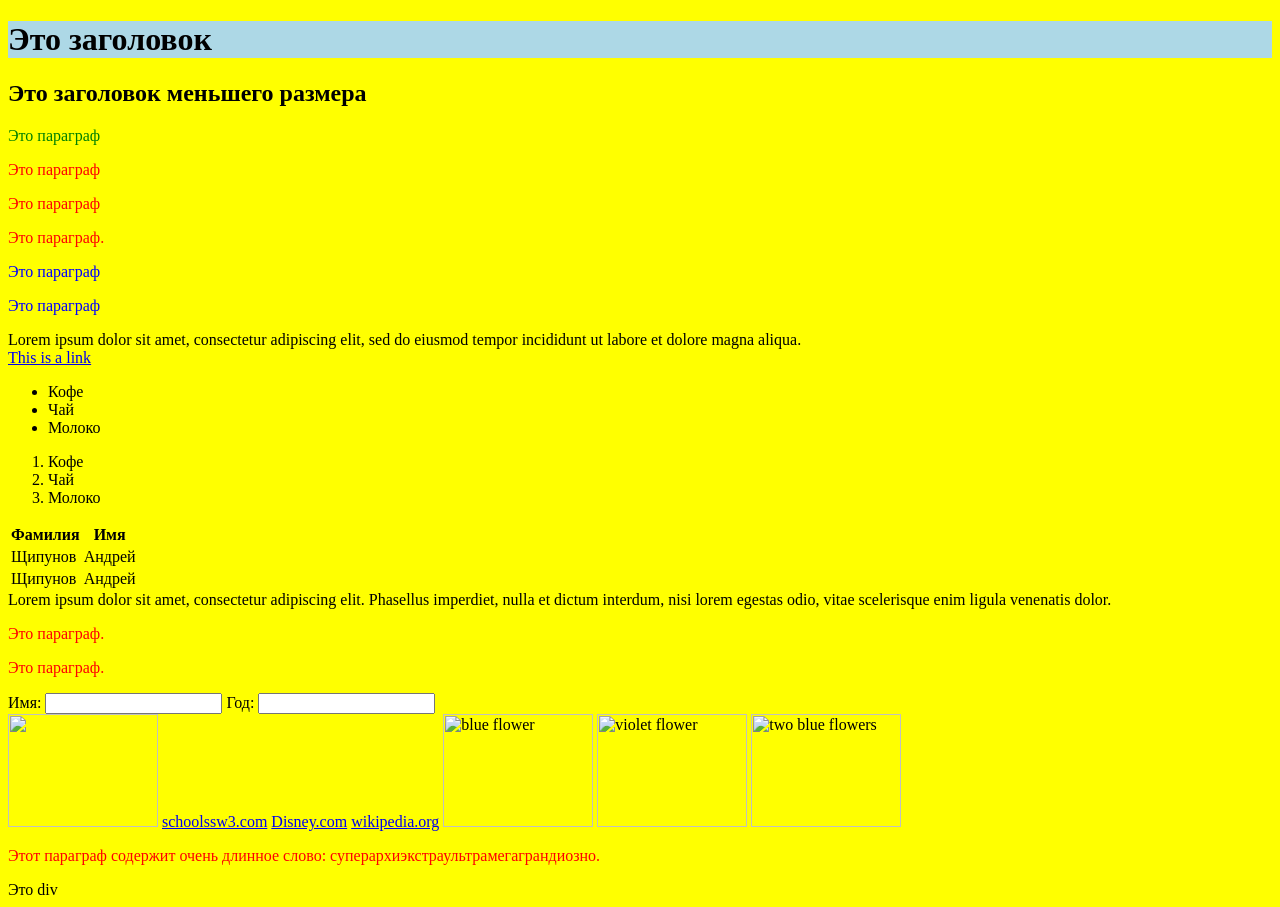
==== index.html @ f3f7ea11 "Add files via upload" ====
<!DOCTYPE html>
<html lang="en">
<head>
    <meta charset="UTF-8">
    <meta name="viewport" content="width=device-width, initial-scale=1.0">
    <title>Document</title>
    <link rel="stylesheet" href="style.css">
</head>
<body class="main-page">
    <h1 class="myheader highlight" id="mytitle">Это заголовок</h1>
    <h2>Это заголовок меньшего размера</h2>
    <p id="para1">Это параграф</p>
    <p id="myintro">Это параграф</p>
    <p>Это параграф</p>
    <p class="highlight">Это параграф.</p>
    <p class="colortext">Это параграф</p>
    <p class="colortext">Это параграф</p>
    <div class="text">
        Lorem ipsum dolor sit amet,
        consectetur adipiscing elit,
        sed do eiusmod tempor incididunt
        ut labore et dolore magna aliqua.
    </div>
    <a href="http://sw3schools.com">This is a link</a>
    <ul>
        <li>Кофе</li>
        <li>Чай</li>
        <li>Молоко</li>
    </ul>
    <ol>
        <li>Кофе</li>
        <li>Чай</li>
        <li>Молоко</li>
    </ol>
    <table>
        <tr>
            <th>Фамилия</th>
            <th>Имя</th>
        </tr>
        <tr>
            <td>Щипунов</td>
            <td>Андрей</td>
        </tr>
        <tr>
            <td>Щипунов</td>
            <td>Андрей</td>
        </tr>
    </table>
    <div class="intro">
        Lorem ipsum dolor sit amet,
        consectetur adipiscing elit.
        Phasellus imperdiet, nulla et dictum interdum,
        nisi lorem egestas odio,
        vitae scelerisque enim ligula venenatis dolor.
    </div>
    <div>
        <p>Это параграф.</p>
        <p>Это параграф.</p>
    </div>
    <form>
        Имя:
        <input type="text" name="fname">
        Год:
        <input type="text" name="age">
    </form>
    <img src="assets/klematis.jpg" width="150" height="113">
    <a href="https://schoolssw3.com">schoolssw3.com</a>
    <a href="http://disney.com" target="_blank">Disney.com</a>
    <a href="http://wikipedia.org" target="_top">wikipedia.org</a>
    <img src="assets/klematis1.webp" title="blue flower" width="150" height="113">
    <img src="assets/klematis2.jpg" title="violet flower" width="150" height="113">
    <img src="assets/klematis3.webp" title="two blue flowers" width="150" height="113">  
    <div class="gradient"></div>
    <p>
        Этот параграф содержит очень длинное слово: суперархиэкстраультрамегаграндиозно.
    </p>
    <div class="transform">Это div</div>
</body>
</html>
---- style.css ----
p{
    color: red;
}
#para1{
    color: green;
}
.colortext{
    color: blue;
}
body{
    background-color: yellow;
    background-image: url(assets/background.avif);
    background-repeat: repeat-y;
    background-repeat:no-repeat ;
    background-position:right top ;
    
}
h1{
    background-color: lightblue;
}
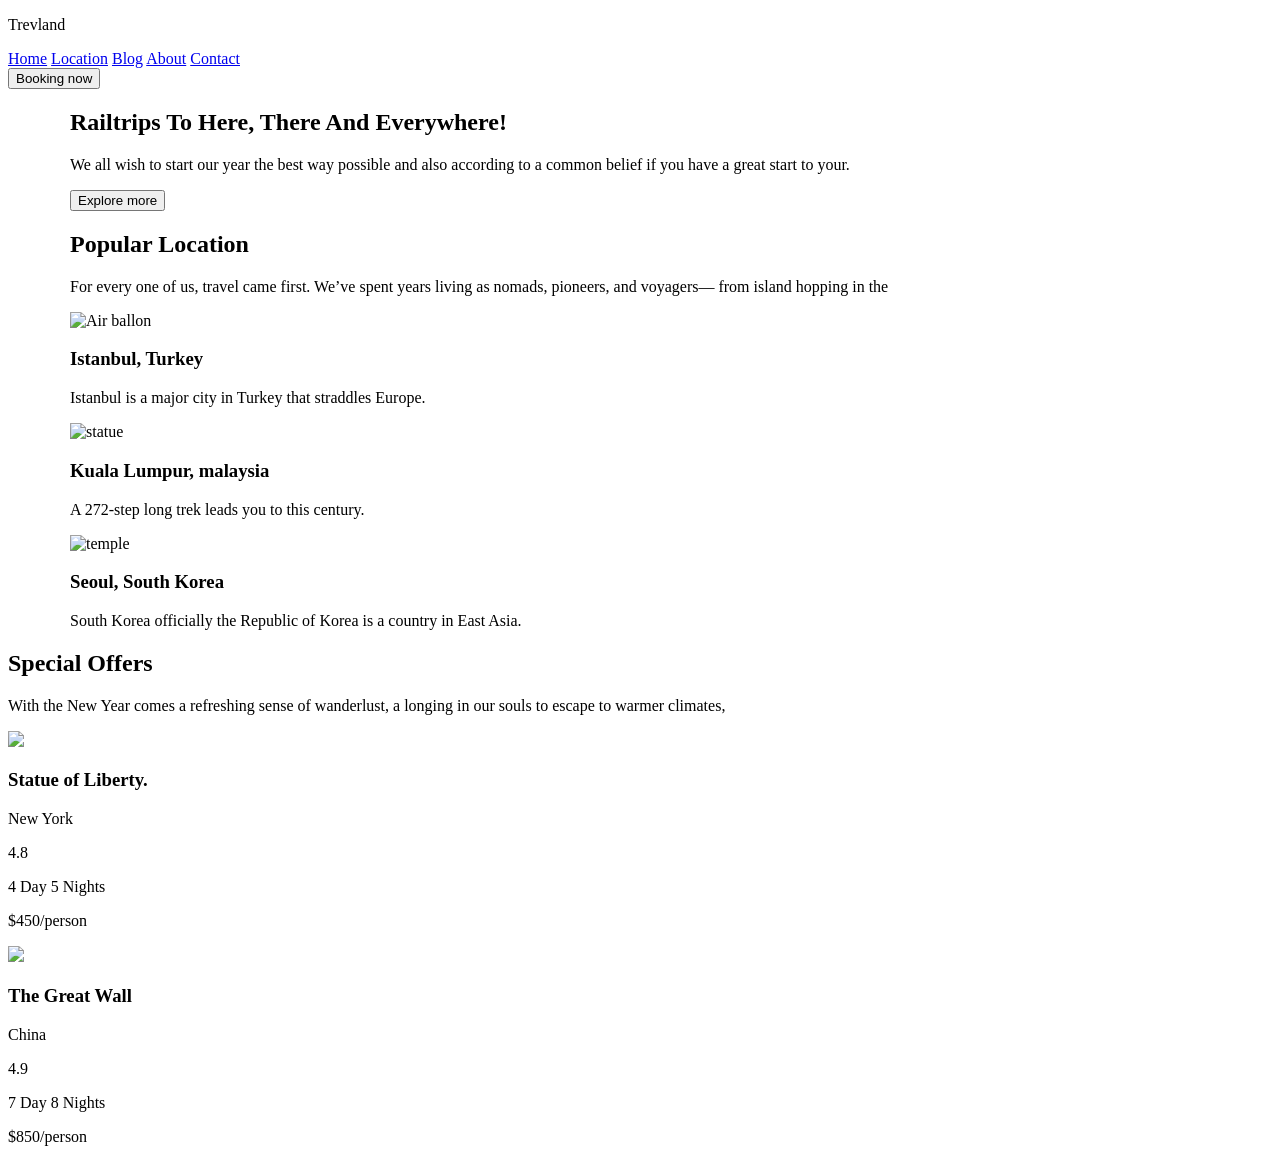
==== commit cc0bed31: "Add files via upload" ====
--- a/index.html
+++ b/index.html
@@ -6,74 +6,119 @@
     <title>Document</title>
     <link rel="stylesheet" href="style.css">
 </head>
-<body class="main-page">
-    <h1 class="myheader highlight" id="mytitle">Это заголовок</h1>
-    <h2>Это заголовок меньшего размера</h2>
-    <p id="para1">Это параграф</p>
-    <p id="myintro">Это параграф</p>
-    <p>Это параграф</p>
-    <p class="highlight">Это параграф.</p>
-    <p class="colortext">Это параграф</p>
-    <p class="colortext">Это параграф</p>
-    <div class="text">
-        Lorem ipsum dolor sit amet,
-        consectetur adipiscing elit,
-        sed do eiusmod tempor incididunt
-        ut labore et dolore magna aliqua.
-    </div>
-    <a href="http://sw3schools.com">This is a link</a>
-    <ul>
-        <li>Кофе</li>
-        <li>Чай</li>
-        <li>Молоко</li>
-    </ul>
-    <ol>
-        <li>Кофе</li>
-        <li>Чай</li>
-        <li>Молоко</li>
-    </ol>
-    <table>
-        <tr>
-            <th>Фамилия</th>
-            <th>Имя</th>
-        </tr>
-        <tr>
-            <td>Щипунов</td>
-            <td>Андрей</td>
-        </tr>
-        <tr>
-            <td>Щипунов</td>
-            <td>Андрей</td>
-        </tr>
-    </table>
-    <div class="intro">
-        Lorem ipsum dolor sit amet,
-        consectetur adipiscing elit.
-        Phasellus imperdiet, nulla et dictum interdum,
-        nisi lorem egestas odio,
-        vitae scelerisque enim ligula venenatis dolor.
-    </div>
-    <div>
-        <p>Это параграф.</p>
-        <p>Это параграф.</p>
-    </div>
-    <form>
-        Имя:
-        <input type="text" name="fname">
-        Год:
-        <input type="text" name="age">
-    </form>
-    <img src="assets/klematis.jpg" width="150" height="113">
-    <a href="https://schoolssw3.com">schoolssw3.com</a>
-    <a href="http://disney.com" target="_blank">Disney.com</a>
-    <a href="http://wikipedia.org" target="_top">wikipedia.org</a>
-    <img src="assets/klematis1.webp" title="blue flower" width="150" height="113">
-    <img src="assets/klematis2.jpg" title="violet flower" width="150" height="113">
-    <img src="assets/klematis3.webp" title="two blue flowers" width="150" height="113">  
-    <div class="gradient"></div>
-    <p>
-        Этот параграф содержит очень длинное слово: суперархиэкстраультрамегаграндиозно.
-    </p>
-    <div class="transform">Это div</div>
+<body>
+    <header>
+        <div class="conteiner">
+            <p>Trevland</p>
+            <nav>
+                <a href="#" class="basic_text">Home</a>
+                <a href="#" class="basic_text">Location</a>
+                <a href="#" class="basic_text">Blog</a>
+                <a href="#" class="basic_text">About</a>
+                <a href="#" class="basic_text">Contact</a>
+            </nav>
+            <button class="red_button">Booking now</button>
+        </div>
+    </header>
+    <main>
+        <section>
+            <div class="container">
+                <h1>
+                    Railtrips To Here, There And Everywhere!
+                </h1>
+                <p class="basic_text">
+                    We all wish to start our year the best 
+                    way possible and also according to a 
+                    common belief if you have a great start to your.
+                </p>
+                <button class="red_button">Explore more</button>
+            </div>
+        </section>
+        <section>
+            <div class="container">
+               <h2>Popular Location</h2> 
+               <p class="basic_text">
+                For every one of us, travel came first. 
+                We’ve spent years living as nomads, pioneers, 
+                and voyagers— from island hopping in the
+               </p>
+               <div>
+                    <div>
+                        <img src="assets/image 45.jpg" alt="Air ballon">
+                        <div>
+                            <h3>Istanbul, Turkey</h3>
+                            <p class="basic_text">
+                                Istanbul is a major city in Turkey that straddles Europe. 
+                            </p>
+                        </div>
+                    </div>
+                    <div>
+                        <img src="assets/image 48.jpg" alt="statue">
+                        <div>
+                            <h3>Kuala Lumpur, malaysia</h3>
+                            <p class="basic_text">
+                                A 272-step long trek leads you to this century.
+                            </p>
+                        </div>
+                    </div>
+                    <div>
+                        <img src="assets/image 47.jpg" alt="temple">
+                        <div>
+                            <h3>Seoul, South Korea</h3>
+                            <p class="basic_text">
+                                South Korea officially the Republic of Korea is a country in East Asia.
+                            </p>
+                        </div>
+                    </div>
+               </div>
+                
+            </div>
+        </section>
+        <section>
+           <h2>Special Offers</h2>
+           <p class="basic_text">
+            With the New Year comes a refreshing sense of wanderlust,
+            a longing in our souls to escape to warmer climates, 
+           </p>
+           <div>
+                <div>
+                   <div>
+                        <img src="assets/usa-best-places-new-york 1 (1).jpg">
+                        <h3>Statue of Liberty.</h3>
+                        <div>
+                            <p>New York</p>
+                            <p class="basic_text">4.8</p>
+                            <p>4 Day 5 Nights</p>
+                            <p class="basic_text\">$450/person</p>
+                        </div>
+                   </div> 
+                </div>
+                <div>
+                    <div>
+                         <img src="assets/china-great-wall-and-mountain 1.jpg">
+                         <h3>The Great Wall </h3>
+                         <div>
+                             <p>China</p>
+                             <p class="basic_text">4.9</p>
+                             <p>7 Day 8 Nights</p>
+                             <p class="basic_text\">$850/person</p>
+                         </div>
+                    </div> 
+                 </div>
+                 
+           </div>
+
+        </section>
+        <section>
+            <div class="container">
+                
+            </div>
+        </section>
+    </main>
+    <footer>
+        <div class="container">
+                
+        </div>
+    </footer>
 </body>
 </html>
--- a/style.css
+++ b/style.css
@@ -1,21 +1,7 @@
-p{
-    color: red;
+.container{
+    max-width: 1140px;
+    margin: 0 auto;
 }
-#para1{
-    color: green;
-}
-.colortext{
-    color: blue;
-}
-body{
-    background-color: yellow;
-    background-image: url(assets/background.avif);
-    background-repeat: repeat-y;
-    background-repeat:no-repeat ;
-    background-position:right top ;
-    
-}
-h1{
-    background-color: lightblue;
-}
-
+/* header{ 
+    background: url(assets/Rectangle\ 31.jpg);
+} */
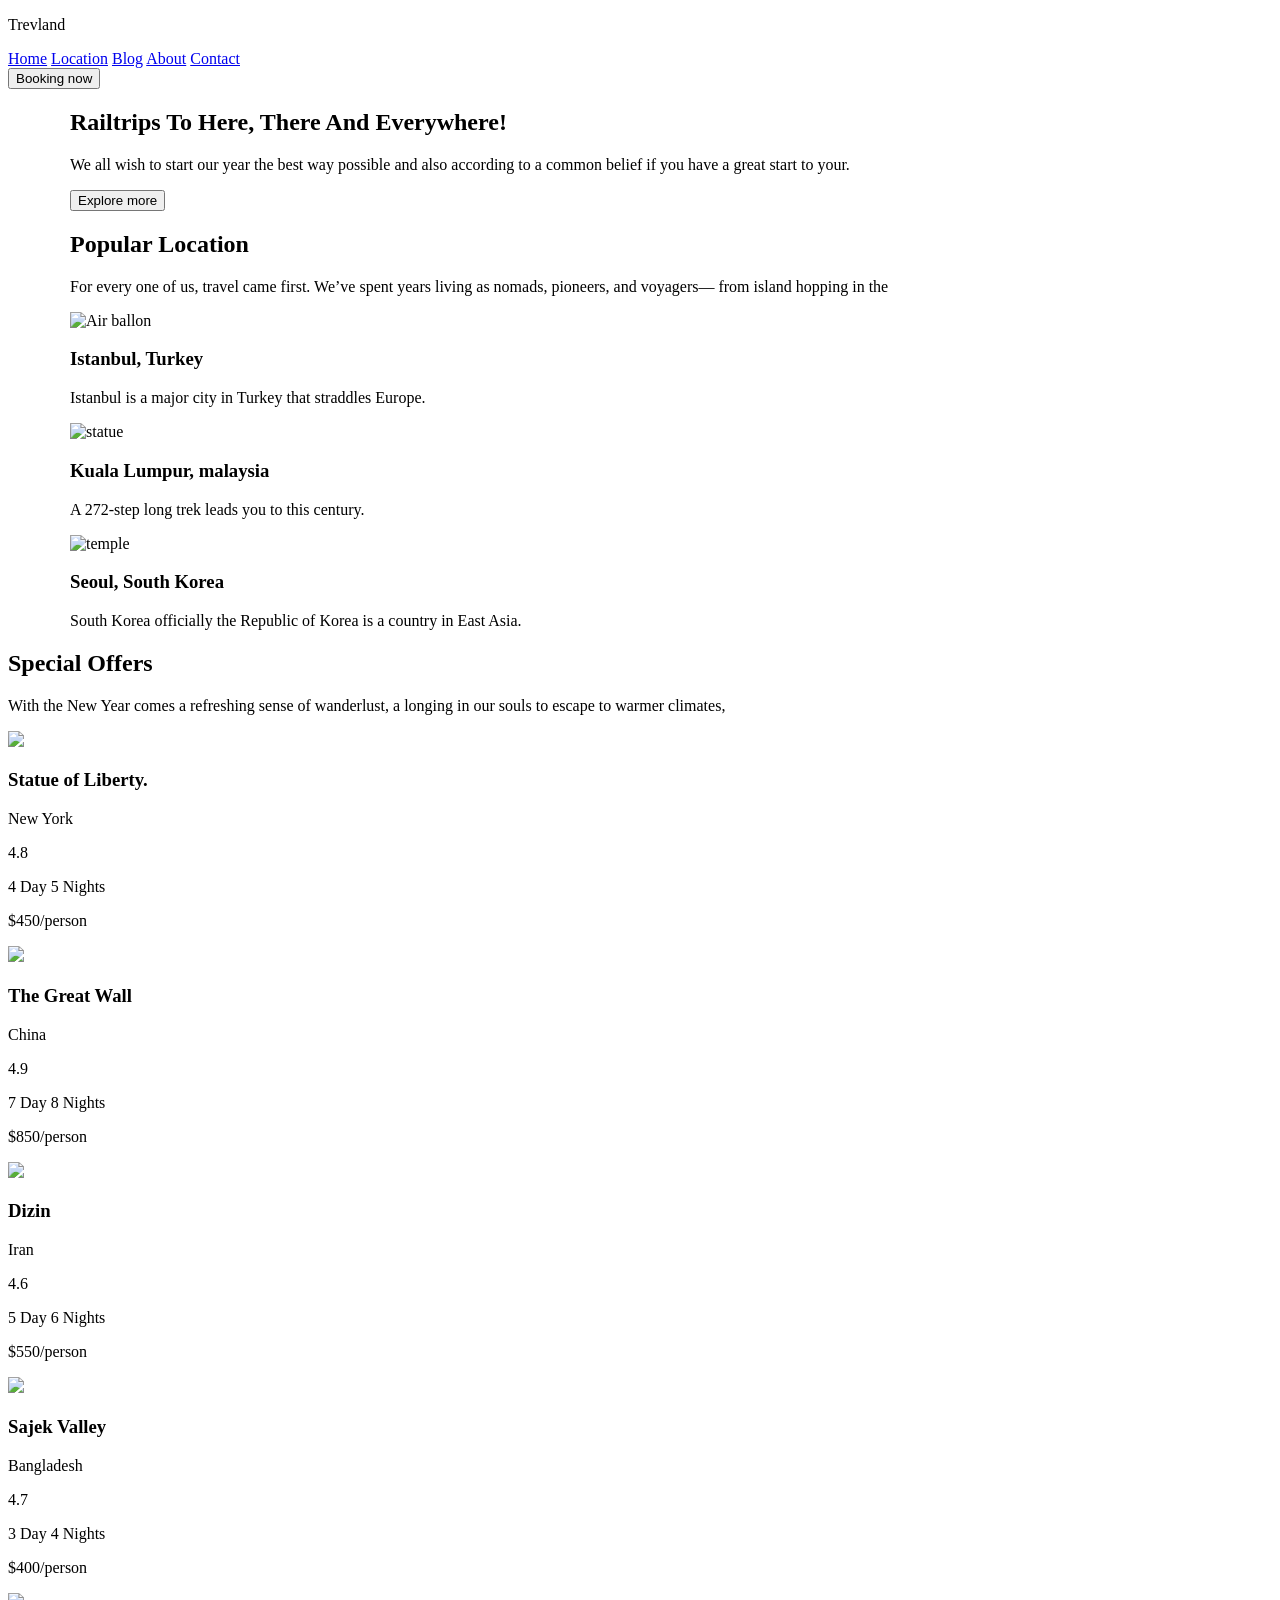
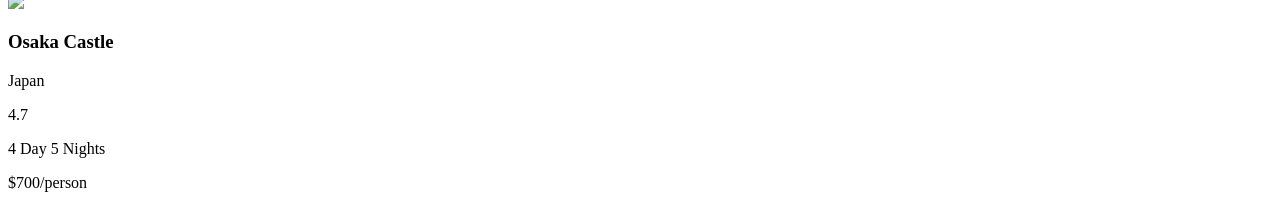
==== commit e48b8c9b: "Add files via upload" ====
--- a/index.html
+++ b/index.html
@@ -105,8 +105,44 @@
                          </div>
                     </div> 
                  </div>
-                 
-           </div>
+                 <div>
+                    <div>
+                         <img src="assets/Discover-sajek-valley 2.jpg">
+                         <h3>Dizin</h3>
+                         <div>
+                             <p>Iran</p>
+                             <p class="basic_text">4.6</p>
+                             <p>5 Day 6 Nights</p>
+                             <p class="basic_text\">$550/person</p>
+                         </div>
+                    </div> 
+                 </div>
+                 <div>
+                    <div>
+                         <img src="assets/Discover-sajek-valley 1.jpg">
+                         <h3>Sajek Valley</h3>
+                         <div>
+                             <p>Bangladesh</p>
+                             <p class="basic_text">4.7</p>
+                             <p>3 Day 4 Nights</p>
+                             <p class="basic_text\">$400/person</p>
+                         </div>
+                    </div> 
+                 </div>
+                 <div>
+                    <div>
+                         <img src="assets/Discover-sajek-valley 3.jpg">
+                         <h3>Osaka Castle</h3>
+                         <div>
+                             <p>Japan</p>
+                             <p class="basic_text">4.7</p>
+                             <p>4 Day 5 Nights</p>
+                             <p class="basic_text\">$700/person</p>
+                         </div>
+                    </div> 
+                 </div>
+
+            </div>
 
         </section>
         <section>
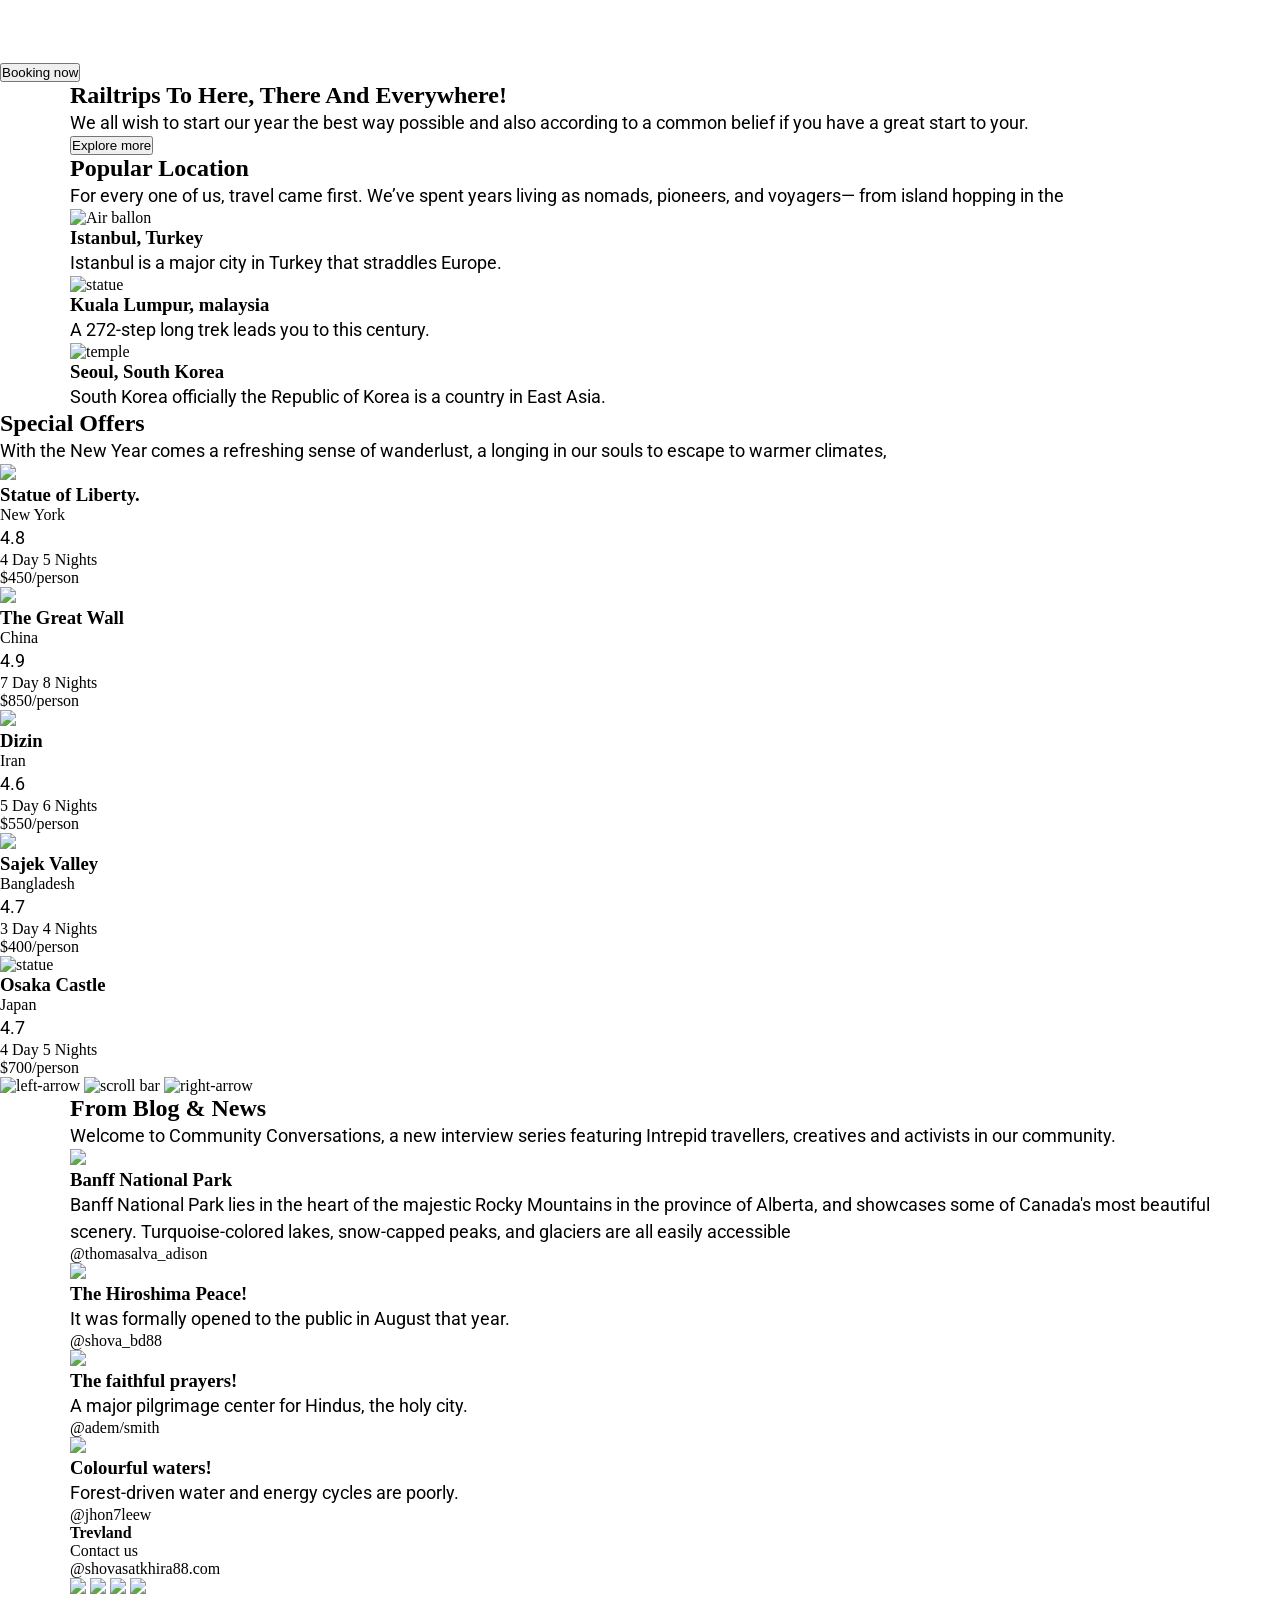
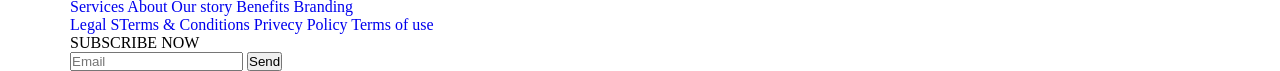
==== commit 2abb237f: "Add files via upload" ====
--- a/index.html
+++ b/index.html
@@ -5,11 +5,14 @@
     <meta name="viewport" content="width=device-width, initial-scale=1.0">
     <title>Document</title>
     <link rel="stylesheet" href="style.css">
+    <link rel="preconnect" href="https://fonts.googleapis.com">
+<link rel="preconnect" href="https://fonts.gstatic.com" crossorigin>
+<link href="https://fonts.googleapis.com/css2?family=Ribeye&family=Roboto:ital,wght@0,100..900;1,100..900&display=swap" rel="stylesheet">
 </head>
 <body>
     <header>
         <div class="conteiner">
-            <p>Trevland</p>
+            <p class="Logo">Trevland</p>
             <nav>
                 <a href="#" class="basic_text">Home</a>
                 <a href="#" class="basic_text">Location</a>
@@ -36,13 +39,13 @@
         </section>
         <section>
             <div class="container">
-               <h2>Popular Location</h2> 
-               <p class="basic_text">
+                <h2>Popular Location</h2> 
+                <p class="basic_text">
                 For every one of us, travel came first. 
                 We’ve spent years living as nomads, pioneers, 
                 and voyagers— from island hopping in the
-               </p>
-               <div>
+                </p>
+                <div>
                     <div>
                         <img src="assets/image 45.jpg" alt="Air ballon">
                         <div>
@@ -70,19 +73,18 @@
                             </p>
                         </div>
                     </div>
-               </div>
-                
-            </div>
-        </section>
-        <section>
-           <h2>Special Offers</h2>
-           <p class="basic_text">
+                </div>  
+            </div>
+        </section>
+        <section>
+            <h2>Special Offers</h2>
+            <p class="basic_text">
             With the New Year comes a refreshing sense of wanderlust,
             a longing in our souls to escape to warmer climates, 
-           </p>
-           <div>
-                <div>
-                   <div>
+            </p>
+            <div>
+                <div>
+                    <div>
                         <img src="assets/usa-best-places-new-york 1 (1).jpg">
                         <h3>Statue of Liberty.</h3>
                         <div>
@@ -91,69 +93,167 @@
                             <p>4 Day 5 Nights</p>
                             <p class="basic_text\">$450/person</p>
                         </div>
-                   </div> 
-                </div>
-                <div>
-                    <div>
-                         <img src="assets/china-great-wall-and-mountain 1.jpg">
-                         <h3>The Great Wall </h3>
-                         <div>
-                             <p>China</p>
-                             <p class="basic_text">4.9</p>
-                             <p>7 Day 8 Nights</p>
-                             <p class="basic_text\">$850/person</p>
-                         </div>
-                    </div> 
-                 </div>
-                 <div>
-                    <div>
-                         <img src="assets/Discover-sajek-valley 2.jpg">
-                         <h3>Dizin</h3>
-                         <div>
-                             <p>Iran</p>
-                             <p class="basic_text">4.6</p>
-                             <p>5 Day 6 Nights</p>
-                             <p class="basic_text\">$550/person</p>
-                         </div>
-                    </div> 
-                 </div>
-                 <div>
-                    <div>
-                         <img src="assets/Discover-sajek-valley 1.jpg">
-                         <h3>Sajek Valley</h3>
-                         <div>
-                             <p>Bangladesh</p>
-                             <p class="basic_text">4.7</p>
-                             <p>3 Day 4 Nights</p>
-                             <p class="basic_text\">$400/person</p>
-                         </div>
-                    </div> 
-                 </div>
-                 <div>
-                    <div>
-                         <img src="assets/Discover-sajek-valley 3.jpg">
-                         <h3>Osaka Castle</h3>
-                         <div>
-                             <p>Japan</p>
-                             <p class="basic_text">4.7</p>
-                             <p>4 Day 5 Nights</p>
-                             <p class="basic_text\">$700/person</p>
-                         </div>
-                    </div> 
-                 </div>
-
-            </div>
-
+                    </div> 
+                </div>
+                <div>
+                    <div>
+                        <img src="assets/china-great-wall-and-mountain 1.jpg">
+                        <h3>The Great Wall </h3>
+                        <div>
+                            <p>China</p>
+                            <p class="basic_text">4.9</p>
+                            <p>7 Day 8 Nights</p>
+                            <p class="basic_text\">$850/person</p>
+                    </div>
+                    </div> 
+                </div>
+                <div>
+                    <div>
+                        <img src="assets/Discover-sajek-valley 2.jpg">
+                        <h3>Dizin</h3>
+                        <div>
+                            <p>Iran</p>
+                            <p class="basic_text">4.6</p>
+                            <p>5 Day 6 Nights</p>
+                            <p class="basic_text\">$550/person</p>
+                        </div>
+                    </div> 
+                </div>
+                <div>
+                    <div>
+                        <img src="assets/Discover-sajek-valley 1.jpg">
+                        <h3>Sajek Valley</h3>
+                        <div>
+                            <p>Bangladesh</p>
+                            <p class="basic_text">4.7</p>
+                            <p>3 Day 4 Nights</p>
+                            <p class="basic_text\">$400/person</p>
+                        </div>
+                    </div> 
+                </div>
+                <div>
+                    <div>
+                        <img src="assets/Discover-sajek-valley 3.jpg" alt="statue">
+                        <h3>Osaka Castle</h3>
+                        <div>
+                            <p>Japan</p>
+                            <p class="basic_text">4.7</p>
+                            <p>4 Day 5 Nights</p>
+                            <p class="basic_text\">$700/person</p>
+                        </div>
+                    </div> 
+                </div>
+                <div>
+                    <img src="assets/Group 145.svg" alt="left-arrow" >
+                    <img src="assets/Group 166.svg" alt="scroll bar">
+                    <img src="assets/Group 146.svg" alt="right-arrow" >
+                </div>
+            </div>
         </section>
         <section>
             <div class="container">
-                
+                <h2>From Blog & News</h2>
+                <p class="basic_text">
+                    Welcome to Community Conversations, 
+                    a new interview series featuring Intrepid travellers, 
+                    creatives and activists in our community.
+                </p>
+                <div>
+                    <div>
+                        <img src="assets/canada-ontario-niagara-falls-2 1.jpg">
+                        <h3>Banff National Park</h3>
+                        <p class="basic_text">
+                            Banff National Park lies in the heart of the majestic Rocky Mountains in the province of Alberta, 
+                            and showcases some of Canada's most beautiful scenery. 
+                            Turquoise-colored lakes, snow-capped peaks,
+                            and glaciers are all easily accessible 
+                        </p>
+                        <p>
+                        @thomasalva_adison
+                        </p>
+                    </div>
+                    <div>
+                        <div>
+                            <img src="assets/hiroshima-japan-1500-1100x825 1.jpg">
+                            <h3>The Hiroshima Peace!</h3>
+                            <p class="basic_text">
+                            It was formally opened to the public in August that year.
+                            </p>
+                            <p>
+                            @shova_bd88
+                            </p>
+                        </div>
+                        <div>
+                            <img src="assets/india-top-attractions-varanasi 1.jpg">
+                            <h3>The faithful prayers!</h3>
+                            <p class="basic_text">
+                            A major pilgrimage center for Hindus, 
+                            the holy city.
+                            </p>
+                            <p>
+                            @adem/smith
+                            </p>
+                        </div>
+                        <div>
+                            <img src="assets/Naltar-lake-pakistan 1.jpg">
+                            <h3>Colourful waters!</h3>
+                            <p class="basic_text">
+                            Forest-driven water and energy cycles are poorly. 
+                            </p>
+                            <p>
+                            @jhon7leew
+                            </p>
+                        </div>
+                    </div>
+                </div>
             </div>
         </section>
     </main>
     <footer>
         <div class="container">
-                
+            <div>
+                <h4>Trevland</h4>
+                <p>
+                    Contact us
+                </p>
+                <p>
+                    @shovasatkhira88.com
+                </p>
+                <div>
+                    <a href="facebook.com">
+                        <img src="assets/Group 172.svg">
+                    </a>
+                    <a href="instagram.com">
+                        <img src="assets/Group 88.svg">
+                    </a>
+                    <a href="twitter.com">
+                        <img src="assets/Group 171.svg">
+                    </a>
+                    <a href="gogle.com">
+                        <img src="assets/Group 87.svg">
+                    </a>
+                </div>
+            </div>
+            <div>
+                <a href="#">Services</a>
+                <a href="#">About</a>
+                <a href="#">Our story</a>
+                <a href="#">Benefits</a>
+                <a href="#">Branding</a>
+            </div>
+            <div>
+                <a href="#">Legal</a>
+                <a href="#">STerms & Conditions</a>
+                <a href="#">Privecy Policy</a>
+                <a href="#">Terms of use</a>
+            </div>
+            <div>
+                <p>SUBSCRIBE NOW</p>
+                <form>
+                    <input type="email" placeholder="Email">
+                    <button>Send</button>
+                </form>
+            </div>
         </div>
     </footer>
 </body>
--- a/style.css
+++ b/style.css
@@ -1,7 +1,43 @@
+*{
+    margin: 0;
+    padding: 0;     /*обнуляем края*/
+}
+
+a{
+    text-decoration: none;
+}
+
 .container{
     max-width: 1140px;
     margin: 0 auto;
 }
-/* header{ 
+
+header{ 
     background: url(assets/Rectangle\ 31.jpg);
-} */+    background-repeat: no-repeat;
+    color: #FFFFFF;
+
+}
+
+.Logo{
+    font-family: "Ribeye", serif;
+    font-weight: 400;
+    font-size: 24px;
+    line-height: 150%;
+    letter-spacing: 6%;
+}
+
+.basic_text{
+    font-family: "Roboto", sans-serif;
+    font-weight: 400;
+    font-size: 18px;
+    line-height: 150%;
+}
+header a{
+    color:#FFFFFF;
+    font-weight: 500;
+}
+
+button{
+
+} 
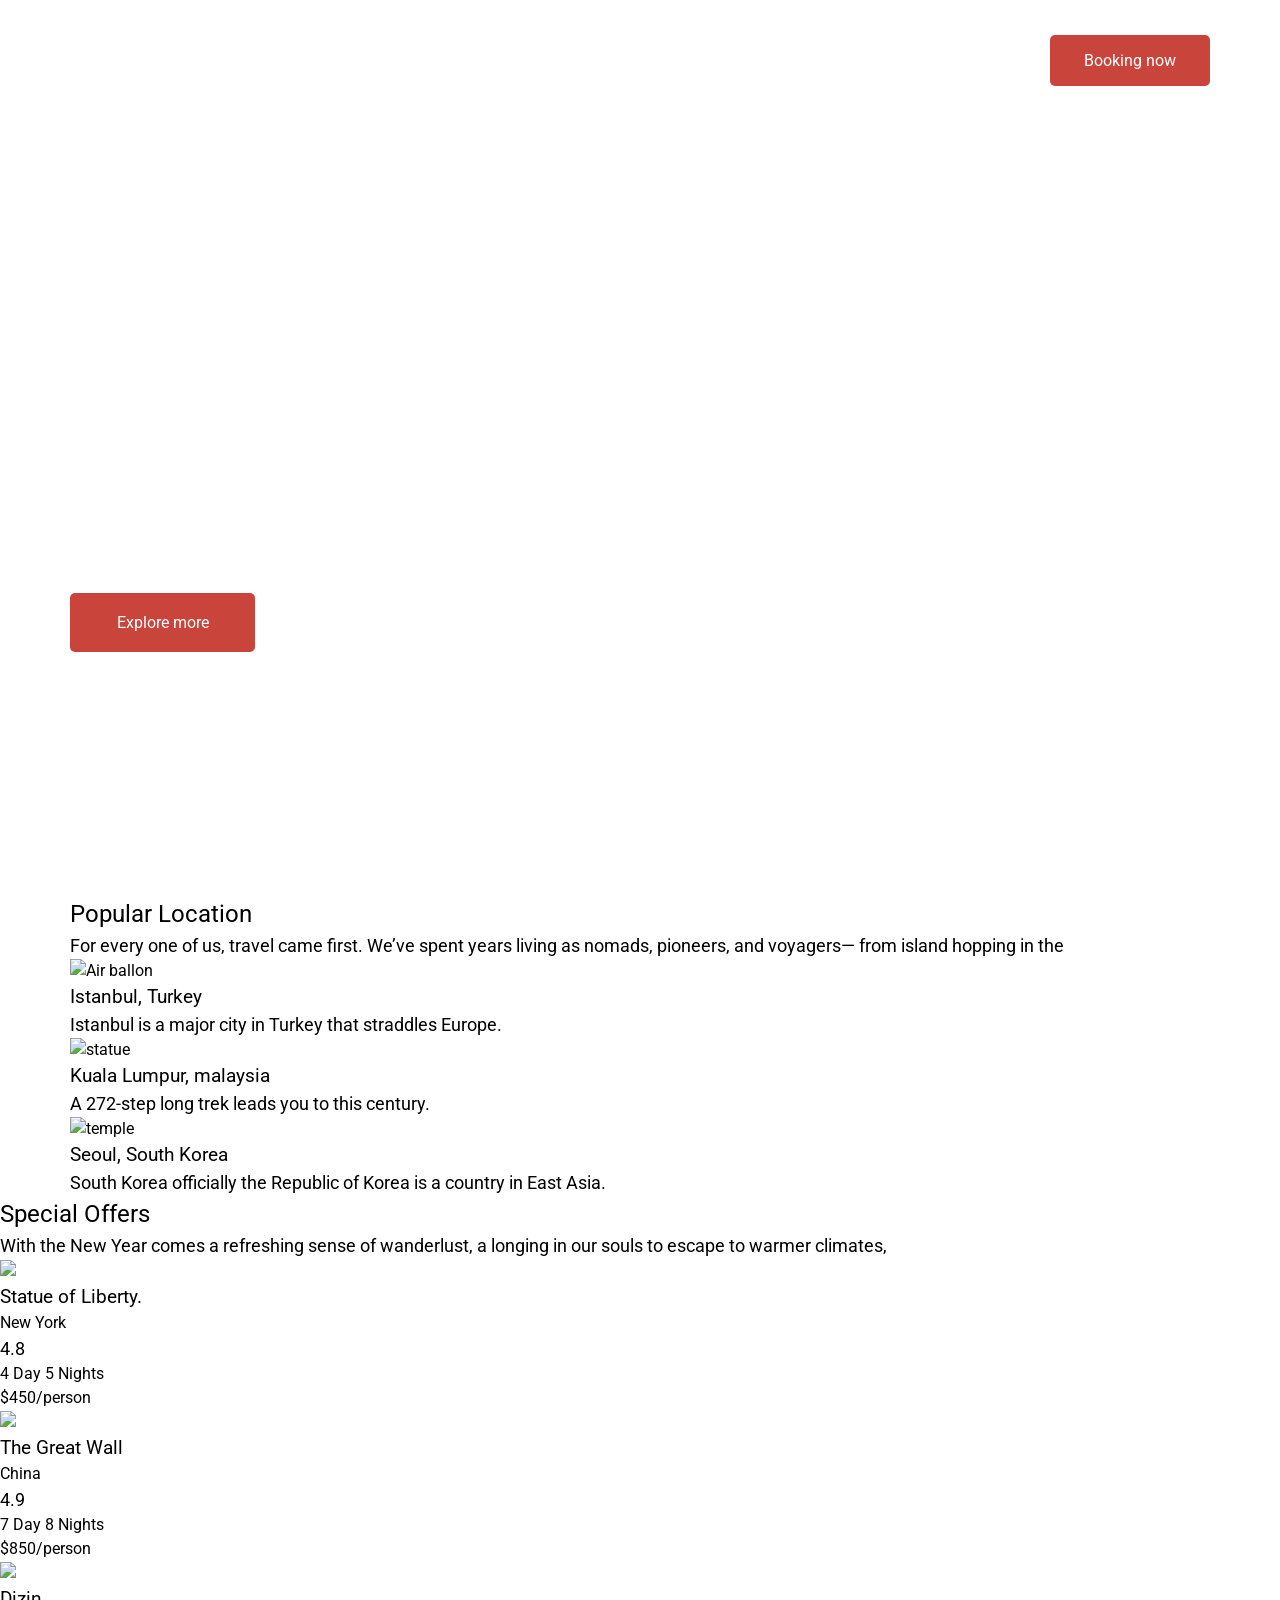
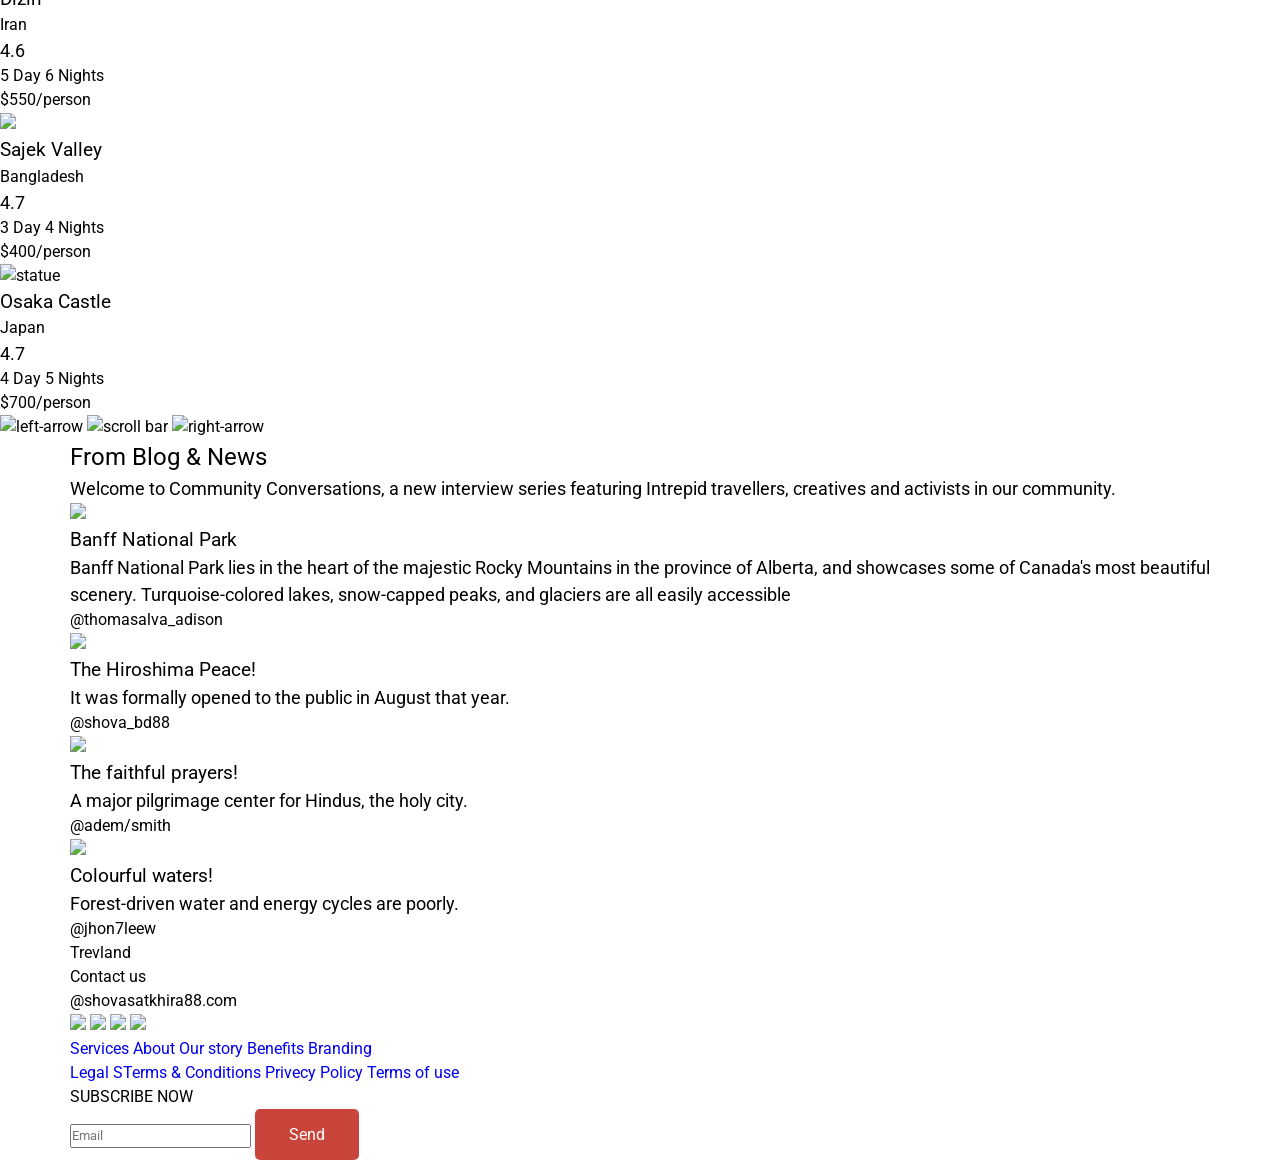
==== commit fd106d8e: "Add files via upload" ====
--- a/index.html
+++ b/index.html
@@ -6,12 +6,12 @@
     <title>Document</title>
     <link rel="stylesheet" href="style.css">
     <link rel="preconnect" href="https://fonts.googleapis.com">
-<link rel="preconnect" href="https://fonts.gstatic.com" crossorigin>
-<link href="https://fonts.googleapis.com/css2?family=Ribeye&family=Roboto:ital,wght@0,100..900;1,100..900&display=swap" rel="stylesheet">
+    <link rel="preconnect" href="https://fonts.gstatic.com" crossorigin>
+    <link href="https://fonts.googleapis.com/css2?family=Gelasio:ital,wght@0,400..700;1,400..700&family=Ribeye&family=Roboto:ital,wght@0,100..900;1,100..900&display=swap" rel="stylesheet">
 </head>
 <body>
     <header>
-        <div class="conteiner">
+        <div class="container flex">
             <p class="Logo">Trevland</p>
             <nav>
                 <a href="#" class="basic_text">Home</a>
@@ -24,12 +24,12 @@
         </div>
     </header>
     <main>
-        <section>
+        <section class="Home">
             <div class="container">
                 <h1>
                     Railtrips To Here, There And Everywhere!
                 </h1>
-                <p class="basic_text">
+                <p class="basic_text home-text">
                     We all wish to start our year the best 
                     way possible and also according to a 
                     common belief if you have a great start to your.
@@ -40,7 +40,7 @@
         <section>
             <div class="container">
                 <h2>Popular Location</h2> 
-                <p class="basic_text">
+                <p class="basic_text ">
                 For every one of us, travel came first. 
                 We’ve spent years living as nomads, pioneers, 
                 and voyagers— from island hopping in the
@@ -251,7 +251,7 @@
                 <p>SUBSCRIBE NOW</p>
                 <form>
                     <input type="email" placeholder="Email">
-                    <button>Send</button>
+                    <button class="red_button">Send</button>
                 </form>
             </div>
         </div>
--- a/style.css
+++ b/style.css
@@ -1,6 +1,12 @@
 *{
     margin: 0;
-    padding: 0;     /*обнуляем края*/
+    padding: 0;  /*обнуляем края*/
+    font-family: "Roboto", sans-serif;
+    font-weight: 400;
+    line-height: 150%;   
+}
+.basic_text{
+    font-size: 18px;
 }
 
 a{
@@ -11,33 +17,70 @@
     max-width: 1140px;
     margin: 0 auto;
 }
+.red_button{
+    padding: 14px 34px 13px 34px;
+    background-color: #C9453B;
+    border: none;
+    border-radius: 5px;
+    color: #FFFFFF;
+    font-size: 16px;
+}
 
+/* header */
 header{ 
     background: url(assets/Rectangle\ 31.jpg);
     background-repeat: no-repeat;
     color: #FFFFFF;
-
+    background-size: cover;
 }
 
 .Logo{
     font-family: "Ribeye", serif;
-    font-weight: 400;
     font-size: 24px;
-    line-height: 150%;
     letter-spacing: 6%;
 }
 
-.basic_text{
-    font-family: "Roboto", sans-serif;
-    font-weight: 400;
-    font-size: 18px;
-    line-height: 150%;
-}
 header a{
     color:#FFFFFF;
     font-weight: 500;
+    margin-left: 50px;
 }
 
-button{
 
-} +.flex{
+    display: flex;
+    justify-content: space-between;
+    align-items: center;
+}
+
+header div{
+    padding: 35px 0 200px 0;
+}
+/* header */
+
+/* main */
+.Home{
+    background: url(assets/Rectangle\ 31.jpg);
+    background-repeat: no-repeat;
+    color: #FFFFFF;
+    padding-bottom: 244px;
+    background-position: top -286px left 0;
+    background-size: cover;
+}
+h1{
+    font-family: "Gelasio", serif;
+    font-weight: bold;
+    font-size: 65px;
+    line-height: 120%;
+    width: 804px;
+    margin-bottom: 30px;
+}
+.home-text{
+    width: 458px;
+    margin-bottom: 40px;   
+}
+.Home .red_button{
+    padding: 18px 46px 17px 47px;
+}
+
+
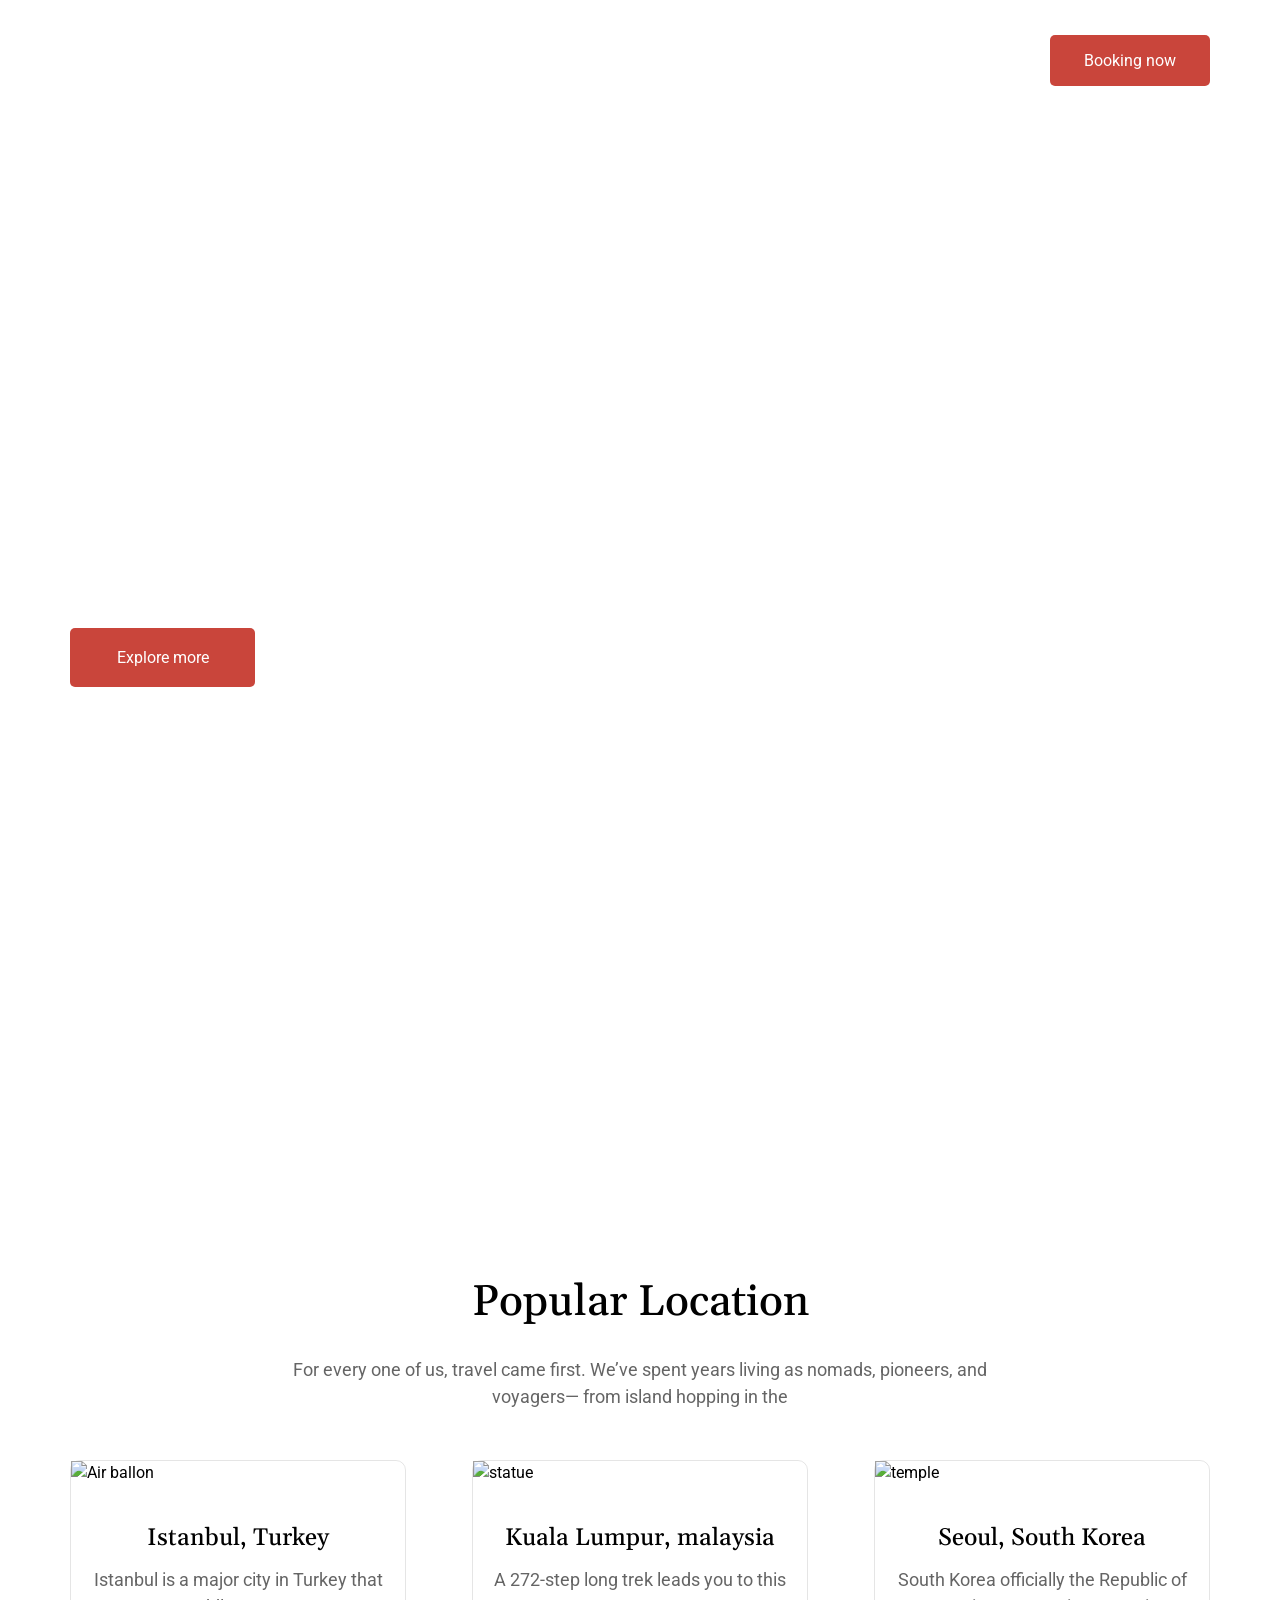
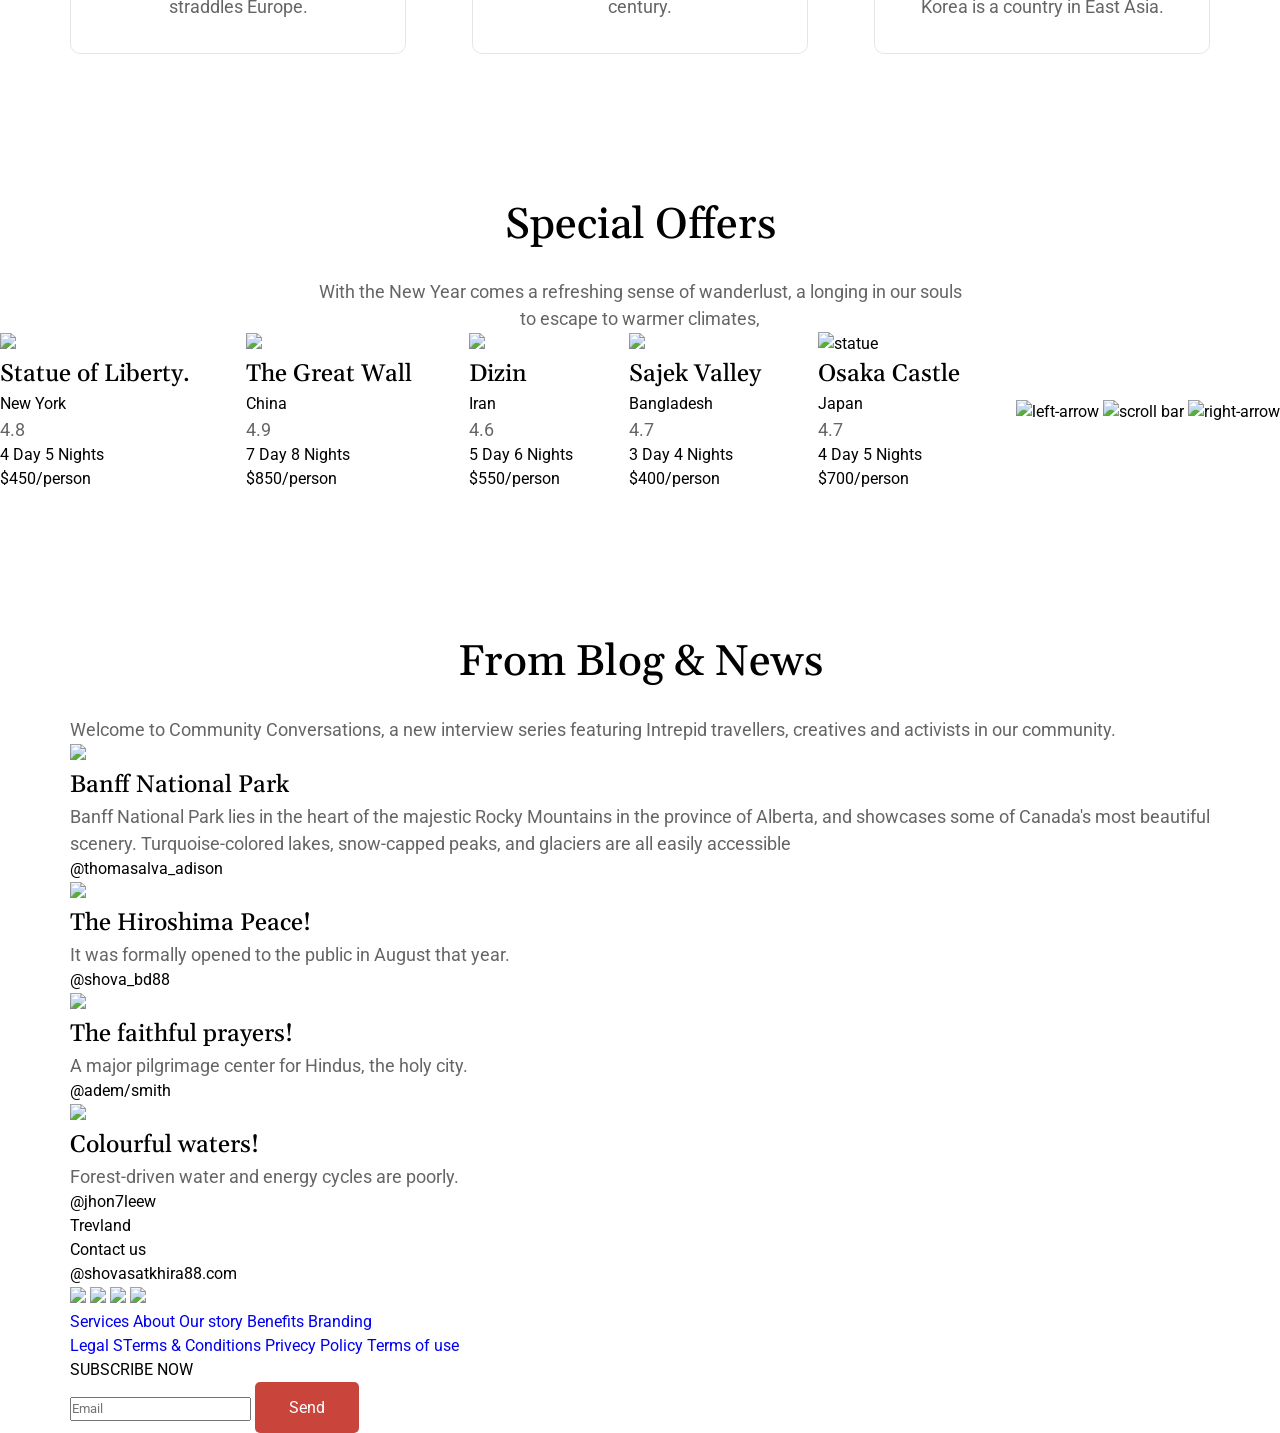
==== commit 75a880f7: "Add files via upload" ====
--- a/index.html
+++ b/index.html
@@ -14,17 +14,15 @@
         <div class="container flex">
             <p class="Logo">Trevland</p>
             <nav>
-                <a href="#" class="basic_text">Home</a>
-                <a href="#" class="basic_text">Location</a>
-                <a href="#" class="basic_text">Blog</a>
-                <a href="#" class="basic_text">About</a>
-                <a href="#" class="basic_text">Contact</a>
+                <a href="#">Home</a>
+                <a href="#">Location</a>
+                <a href="#">Blog</a>
+                <a href="#">About</a>
+                <a href="#">Contact</a>
             </nav>
             <button class="red_button">Booking now</button>
         </div>
-    </header>
-    <main>
-        <section class="Home">
+        <section class="home">
             <div class="container">
                 <h1>
                     Railtrips To Here, There And Everywhere!
@@ -37,38 +35,40 @@
                 <button class="red_button">Explore more</button>
             </div>
         </section>
-        <section>
+    </header>
+    <main>
+        <section class="location">
             <div class="container">
                 <h2>Popular Location</h2> 
-                <p class="basic_text ">
+                <p class="basic_text location-text ">
                 For every one of us, travel came first. 
                 We’ve spent years living as nomads, pioneers, 
                 and voyagers— from island hopping in the
                 </p>
-                <div>
-                    <div>
+                <div class="flex">
+                    <div class="location-cart">
                         <img src="assets/image 45.jpg" alt="Air ballon">
                         <div>
                             <h3>Istanbul, Turkey</h3>
-                            <p class="basic_text">
+                            <p class="basic_text location-distription">
                                 Istanbul is a major city in Turkey that straddles Europe. 
                             </p>
                         </div>
                     </div>
-                    <div>
+                    <div class="location-cart">
                         <img src="assets/image 48.jpg" alt="statue">
                         <div>
                             <h3>Kuala Lumpur, malaysia</h3>
-                            <p class="basic_text">
+                            <p class="basic_text location-distription">
                                 A 272-step long trek leads you to this century.
                             </p>
                         </div>
                     </div>
-                    <div>
+                    <div class="location-cart">
                         <img src="assets/image 47.jpg" alt="temple">
                         <div>
                             <h3>Seoul, South Korea</h3>
-                            <p class="basic_text">
+                            <p class="basic_text location-distription">
                                 South Korea officially the Republic of Korea is a country in East Asia.
                             </p>
                         </div>
@@ -76,14 +76,14 @@
                 </div>  
             </div>
         </section>
-        <section>
+        <section class="about">
             <h2>Special Offers</h2>
-            <p class="basic_text">
+            <p class="basic_text about-text">
             With the New Year comes a refreshing sense of wanderlust,
             a longing in our souls to escape to warmer climates, 
             </p>
             <div>
-                <div>
+                <div class="flex">
                     <div>
                         <img src="assets/usa-best-places-new-york 1 (1).jpg">
                         <h3>Statue of Liberty.</h3>
@@ -94,8 +94,6 @@
                             <p class="basic_text\">$450/person</p>
                         </div>
                     </div> 
-                </div>
-                <div>
                     <div>
                         <img src="assets/china-great-wall-and-mountain 1.jpg">
                         <h3>The Great Wall </h3>
@@ -106,8 +104,6 @@
                             <p class="basic_text\">$850/person</p>
                     </div>
                     </div> 
-                </div>
-                <div>
                     <div>
                         <img src="assets/Discover-sajek-valley 2.jpg">
                         <h3>Dizin</h3>
@@ -118,8 +114,6 @@
                             <p class="basic_text\">$550/person</p>
                         </div>
                     </div> 
-                </div>
-                <div>
                     <div>
                         <img src="assets/Discover-sajek-valley 1.jpg">
                         <h3>Sajek Valley</h3>
@@ -130,8 +124,6 @@
                             <p class="basic_text\">$400/person</p>
                         </div>
                     </div> 
-                </div>
-                <div>
                     <div>
                         <img src="assets/Discover-sajek-valley 3.jpg" alt="statue">
                         <h3>Osaka Castle</h3>
@@ -142,7 +134,6 @@
                             <p class="basic_text\">$700/person</p>
                         </div>
                     </div> 
-                </div>
                 <div>
                     <img src="assets/Group 145.svg" alt="left-arrow" >
                     <img src="assets/Group 166.svg" alt="scroll bar">
--- a/style.css
+++ b/style.css
@@ -3,10 +3,11 @@
     padding: 0;  /*обнуляем края*/
     font-family: "Roboto", sans-serif;
     font-weight: 400;
-    line-height: 150%;   
+    line-height: 150%; 
 }
 .basic_text{
     font-size: 18px;
+    opacity: 60%;
 }
 
 a{
@@ -44,6 +45,7 @@
     color:#FFFFFF;
     font-weight: 500;
     margin-left: 50px;
+    font-size: 18px;
 }
 
 
@@ -59,13 +61,10 @@
 /* header */
 
 /* main */
-.Home{
-    background: url(assets/Rectangle\ 31.jpg);
-    background-repeat: no-repeat;
+/*home*/
+.home{
     color: #FFFFFF;
     padding-bottom: 244px;
-    background-position: top -286px left 0;
-    background-size: cover;
 }
 h1{
     font-family: "Gelasio", serif;
@@ -79,8 +78,49 @@
     width: 458px;
     margin-bottom: 40px;   
 }
-.Home .red_button{
+.home .red_button{
     padding: 18px 46px 17px 47px;
 }
+/*home*/
+/* main */
+/*location*/
+h2{
+    font-family: "Gelasio", serif;
+    font-size: 43px;
+    font-weight: 500;
+    margin: 140px auto 20px auto;
+    text-align: center;
+}
+.location .basic_text{
+    text-align: center;
+}
+.location-text{
+    max-width: 735px;
+    margin: 0 auto 50px auto;
+}
+.location-distription{
+    max-width: 334px;
+    margin: 0 auto 33px auto;
 
+}
+h3{
+    font-family: "Gelasio", serif;
+    font-size: 24px;
+    font-weight: 500;
 
+}
+.location h3{
+    text-align: center;
+    margin: 35px auto 10px auto;
+}
+.location-cart{
+    border: 1px solid rgb(0,0,0,0.1);
+    border-radius: 10px;
+}
+/*about*/
+.about-text{
+    max-width: 656px;
+    margin: 0 auto;
+    text-align: center;
+}
+
